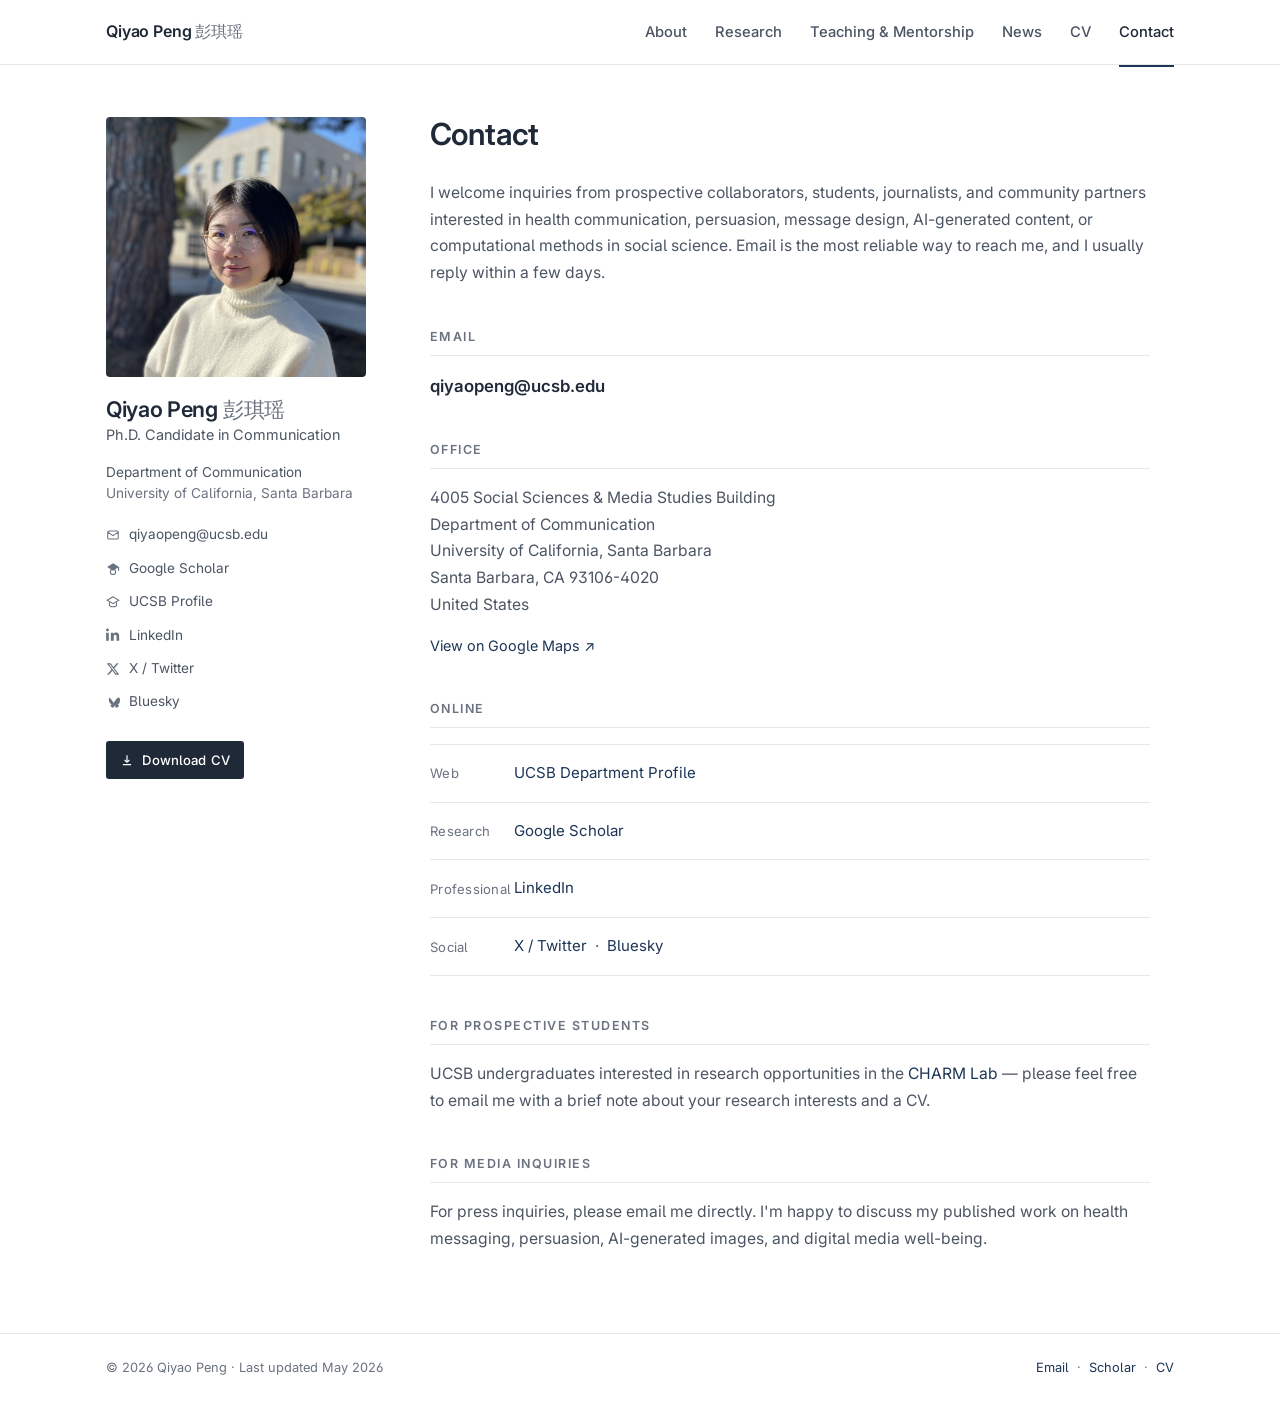
==== contact.html @ 4c377a32 "Add Contact and News pages; rename Teaching to Teaching & Mentorship; add analytics + CV download tr" ====
<!DOCTYPE html>
<html lang="en">
<head>
  <meta charset="UTF-8" />
  <meta name="viewport" content="width=device-width, initial-scale=1.0" />
  <title>Contact · Qiyao Peng</title>
  <meta name="description" content="Contact information for Qiyao Peng, Ph.D. Candidate in Communication at UC Santa Barbara." />
  <link rel="preconnect" href="https://fonts.googleapis.com">
  <link rel="preconnect" href="https://fonts.gstatic.com" crossorigin>
  <link href="https://fonts.googleapis.com/css2?family=Inter:wght@300;400;500;600;700&display=swap" rel="stylesheet">
  <link rel="stylesheet" href="styles.css" />
  <!-- Cloudflare Web Analytics -->
  <script defer src='https://static.cloudflareinsights.com/beacon.min.js' data-cf-beacon='{"token": "REPLACE_WITH_YOUR_TOKEN"}'></script>
</head>
<body>

<header class="site">
  <div class="wrap">
    <a href="index.html" class="brand">Qiyao Peng<span class="ch">彭琪瑶</span></a>
    <nav class="primary">
      <ul>
        <li><a href="index.html">About</a></li>
        <li><a href="research.html">Research</a></li>
        <li><a href="teaching.html">Teaching &amp; Mentorship</a></li>
        <li><a href="news.html">News</a></li>
        <li><a href="cv.html">CV</a></li>
        <li><a href="contact.html" class="active">Contact</a></li>
      </ul>
    </nav>
  </div>
</header>

<div class="wrap">
  <div class="layout">

    <aside class="sidebar">
      <img src="photo.jpg" alt="Qiyao Peng" class="photo" onerror="this.style.display='none'; document.getElementById('photo-fallback').style.display='grid';" />
      <div id="photo-fallback" class="photo placeholder" style="display:none;">Photo</div>
      <div class="bio-name">Qiyao Peng<span class="cn">彭琪瑶</span></div>
      <div class="bio-role">Ph.D. Candidate in Communication</div>
      <div class="bio-affil">
        <span class="org">Department of Communication</span><br />
        University of California, Santa Barbara
      </div>
      <ul class="contact-list">
        <li><a href="mailto:qiyaopeng@ucsb.edu"><svg viewBox="0 0 24 24" fill="none" stroke="currentColor" stroke-width="1.8"><path d="M3 7l9 6 9-6M5 19h14a2 2 0 002-2V7a2 2 0 00-2-2H5a2 2 0 00-2 2v10a2 2 0 002 2z"/></svg>qiyaopeng@ucsb.edu</a></li>
        <li><a href="https://scholar.google.com/citations?user=vk-2gXcAAAAJ&amp;hl=en" target="_blank" rel="noopener"><svg viewBox="0 0 24 24" fill="currentColor"><path d="M12 2L2 8.5 12 15l8.5-5.52V15h2V8.5L12 2z"/><circle cx="12" cy="17" r="4.5" fill="none" stroke="currentColor" stroke-width="1.8"/></svg>Google Scholar</a></li>
        <li><a href="https://www.comm.ucsb.edu/people/qiyao-peng" target="_blank" rel="noopener"><svg viewBox="0 0 24 24" fill="none" stroke="currentColor" stroke-width="1.8"><path d="M12 3L2 9l10 6 10-6-10-6z"/><path d="M6 12.5V17c0 1.5 2.7 3 6 3s6-1.5 6-3v-4.5"/></svg>UCSB Profile</a></li>
        <li><a href="https://www.linkedin.com/in/qiyao-peng-64777a13b/" target="_blank" rel="noopener"><svg viewBox="0 0 24 24" fill="currentColor"><path d="M4.98 3.5C4.98 4.88 3.86 6 2.5 6S0 4.88 0 3.5 1.12 1 2.5 1 4.98 2.12 4.98 3.5zM.22 8h4.56v14H.22V8zM8.34 8h4.37v1.91h.06c.61-1.16 2.1-2.39 4.33-2.39 4.63 0 5.48 3.05 5.48 7.01V22h-4.56v-6.62c0-1.58-.03-3.62-2.2-3.62-2.2 0-2.54 1.72-2.54 3.5V22H8.34V8z"/></svg>LinkedIn</a></li>
        <li><a href="https://x.com/kiyaoqp" target="_blank" rel="noopener"><svg viewBox="0 0 24 24" fill="currentColor"><path d="M18.244 2.25h3.308l-7.227 8.26 8.502 11.24H16.17l-5.214-6.817L4.99 21.75H1.68l7.73-8.835L1.254 2.25H8.08l4.713 6.231zm-1.161 17.52h1.833L7.084 4.126H5.117z"/></svg>X / Twitter</a></li>
        <li><a href="https://bsky.app/profile/qiyaopeng.bsky.social" target="_blank" rel="noopener"><svg viewBox="0 0 24 24" fill="currentColor"><path d="M6.335 5.144c2.726 2.046 5.658 6.194 6.73 8.42 1.072-2.226 4.004-6.374 6.73-8.42C21.762 3.6 24 4.918 24 7.694c0 .555-.317 4.652-.503 5.317-.647 2.314-3.007 2.903-5.107 2.546 3.671.625 4.605 2.696 2.589 4.767-3.83 3.934-5.503-.987-5.932-2.249-.079-.232-.115-.34-.115-.249 0-.092-.037.017-.115.249-.43 1.262-2.102 6.183-5.933 2.249-2.015-2.071-1.082-4.142 2.59-4.767-2.1.357-4.46-.232-5.108-2.546C5.183 12.346 4.866 8.249 4.866 7.694c0-2.776 2.238-4.094 1.469-2.55z"/></svg>Bluesky</a></li>
      </ul>
      <a href="cv-download.html" target="_blank" rel="noopener" class="cv-link">
        <svg viewBox="0 0 24 24" fill="none" stroke="currentColor" stroke-width="2" width="14" height="14"><path d="M12 4v12m0 0l-4-4m4 4l4-4M5 20h14"/></svg>
        Download CV
      </a>
    </aside>

    <main class="content">
      <h1 class="page-title">Contact</h1>

      <p>
        I welcome inquiries from prospective collaborators, students, journalists, and
        community partners interested in health communication, persuasion, message
        design, AI-generated content, or computational methods in social science.
        Email is the most reliable way to reach me, and I usually reply within a few days.
      </p>

      <h2 class="section-title">Email</h2>
      <p style="font-size: 1.05rem;">
        <a href="mailto:qiyaopeng@ucsb.edu"><strong>qiyaopeng@ucsb.edu</strong></a>
      </p>

      <h2 class="section-title">Office</h2>
      <p>
        4005 Social Sciences &amp; Media Studies Building<br />
        Department of Communication<br />
        University of California, Santa Barbara<br />
        Santa Barbara, CA 93106-4020<br />
        United States
      </p>
      <p style="font-size: .9rem;">
        <a href="https://www.google.com/maps/search/?api=1&amp;query=Social+Sciences+Media+Studies+Building+UCSB" target="_blank" rel="noopener">View on Google Maps ↗</a>
      </p>

      <h2 class="section-title">Online</h2>
      <ul class="list" style="margin-bottom: 0;">
        <li>
          <div class="when">Web</div>
          <div class="what">
            <a href="https://www.comm.ucsb.edu/people/qiyao-peng" target="_blank" rel="noopener">UCSB Department Profile</a>
          </div>
        </li>
        <li>
          <div class="when">Research</div>
          <div class="what">
            <a href="https://scholar.google.com/citations?user=vk-2gXcAAAAJ&amp;hl=en" target="_blank" rel="noopener">Google Scholar</a>
          </div>
        </li>
        <li>
          <div class="when">Professional</div>
          <div class="what">
            <a href="https://www.linkedin.com/in/qiyao-peng-64777a13b/" target="_blank" rel="noopener">LinkedIn</a>
          </div>
        </li>
        <li>
          <div class="when">Social</div>
          <div class="what">
            <a href="https://x.com/kiyaoqp" target="_blank" rel="noopener">X / Twitter</a> &nbsp;·&nbsp;
            <a href="https://bsky.app/profile/qiyaopeng.bsky.social" target="_blank" rel="noopener">Bluesky</a>
          </div>
        </li>
      </ul>

      <h2 class="section-title">For prospective students</h2>
      <p>
        UCSB undergraduates interested in research opportunities in the
        <a href="https://www.jiayingliu.org/charm-lab" target="_blank" rel="noopener">CHARM Lab</a>
        — please feel free to email me with a brief note about your research interests
        and a CV.
      </p>

      <h2 class="section-title">For media inquiries</h2>
      <p>
        For press inquiries, please email me directly. I'm happy to discuss my published
        work on health messaging, persuasion, AI-generated images, and digital media well-being.
      </p>
    </main>
  </div>
</div>

<footer class="site">
  <div class="wrap">
    <div>© 2026 Qiyao Peng &middot; Last updated May 2026</div>
    <div>
      <a href="mailto:qiyaopeng@ucsb.edu">Email</a> &nbsp;·&nbsp;
      <a href="https://scholar.google.com/citations?user=vk-2gXcAAAAJ&amp;hl=en" target="_blank" rel="noopener">Scholar</a> &nbsp;·&nbsp;
      <a href="cv-download.html" target="_blank" rel="noopener">CV</a>
    </div>
  </div>
</footer>

</body>
</html>
---- styles.css ----
/* ============================================================
   Qiyao Peng — Academic site
   Single stylesheet shared across all pages.
   Design notes: Inter sans-serif throughout; neutral grayscale
   with a single deep-navy accent; left sidebar holds bio &
   contact; right column holds page content. No decorative
   gradients, no card shadows, no animation.
   ============================================================ */

/* ---------- Reset ---------- */
*, *::before, *::after { box-sizing: border-box; margin: 0; padding: 0; }
html { -webkit-text-size-adjust: 100%; }

/* ---------- Tokens ---------- */
:root {
  --bg: #ffffff;
  --ink: #1f2937;          /* primary text */
  --ink-2: #4b5563;        /* secondary text */
  --ink-3: #6b7280;        /* tertiary / meta */
  --ink-4: #9ca3af;        /* placeholder */
  --rule: #e5e7eb;
  --rule-2: #f3f4f6;
  --accent: #1d3557;       /* deep navy */
  --accent-hover: #2c5481;
  --max: 1140px;
  --gutter: clamp(1.25rem, 3vw, 2.25rem);
  --sidebar-w: 260px;
  --content-pad-top: 3.25rem;
  --font: "Inter", ui-sans-serif, system-ui, -apple-system, BlinkMacSystemFont, "Segoe UI", Roboto, "Helvetica Neue", Arial, sans-serif;
  --mono: ui-monospace, "SF Mono", Menlo, Consolas, monospace;
}

/* ---------- Base ---------- */
html { font-size: 16px; }
body {
  font-family: var(--font);
  color: var(--ink);
  background: var(--bg);
  font-weight: 400;
  line-height: 1.6;
  font-feature-settings: "ss01", "cv05";
  -webkit-font-smoothing: antialiased;
  -moz-osx-font-smoothing: grayscale;
  text-rendering: optimizeLegibility;
}

a {
  color: var(--accent);
  text-decoration: none;
  border-bottom: 1px solid transparent;
  transition: border-color .15s ease, color .15s ease;
}
a:hover { color: var(--accent-hover); border-bottom-color: currentColor; }

::selection { background: var(--accent); color: #fff; }

p { margin: 0 0 .85em; }
strong { font-weight: 600; color: var(--ink); }
em { font-style: italic; }

/* ---------- Layout ---------- */
.wrap {
  max-width: var(--max);
  margin: 0 auto;
  padding: 0 var(--gutter);
}

.layout {
  display: grid;
  grid-template-columns: var(--sidebar-w) 1fr;
  gap: clamp(2rem, 5vw, 4.5rem);
  padding-top: var(--content-pad-top);
  padding-bottom: 5rem;
  align-items: start;
}

/* ---------- Header / Top Nav ---------- */
header.site {
  border-bottom: 1px solid var(--rule);
  background: var(--bg);
  position: sticky;
  top: 0;
  z-index: 50;
}
header.site .wrap {
  display: flex;
  align-items: center;
  justify-content: space-between;
  height: 64px;
  gap: 1.5rem;
}
.brand {
  font-weight: 600;
  font-size: 1rem;
  color: var(--ink);
  letter-spacing: -0.01em;
  border-bottom: 0;
}
.brand:hover { color: var(--accent); border-bottom: 0; }
.brand .ch { color: var(--ink-3); font-weight: 400; margin-left: .25em; }

nav.primary ul { list-style: none; display: flex; gap: clamp(1rem, 2.5vw, 1.75rem); }
nav.primary a {
  color: var(--ink-2);
  font-size: .92rem;
  font-weight: 500;
  padding: .25rem 0;
  border-bottom: 0;
  position: relative;
}
nav.primary a:hover { color: var(--accent); border-bottom: 0; }
nav.primary a.active { color: var(--ink); }
nav.primary a.active::after {
  content: "";
  position: absolute;
  left: 0; right: 0; bottom: -22px;
  height: 2px;
  background: var(--accent);
}

/* ---------- Sidebar ---------- */
aside.sidebar {
  position: sticky;
  top: calc(64px + 3.25rem);
  align-self: start;
}
.photo {
  width: 100%;
  max-width: var(--sidebar-w);
  aspect-ratio: 1 / 1;
  object-fit: cover;
  border-radius: 4px;
  display: block;
  background: var(--rule-2);
  margin-bottom: 1.25rem;
}
.photo.placeholder {
  display: grid;
  place-items: center;
  color: var(--ink-4);
  font-size: .85rem;
  letter-spacing: .04em;
  text-transform: uppercase;
}

.bio-name {
  font-size: 1.35rem;
  font-weight: 600;
  letter-spacing: -0.015em;
  color: var(--ink);
  margin-bottom: .15rem;
  line-height: 1.2;
}
.bio-name .cn { color: var(--ink-3); font-weight: 400; margin-left: .25em; font-size: .95em; }
.bio-role {
  font-size: .9rem;
  color: var(--ink-2);
  margin-bottom: 1rem;
  line-height: 1.45;
}
.bio-affil {
  font-size: .85rem;
  color: var(--ink-3);
  line-height: 1.55;
  margin-bottom: 1.25rem;
}
.bio-affil .org { color: var(--ink-2); }

.contact-list { list-style: none; font-size: .85rem; }
.contact-list li { margin-bottom: .55rem; }
.contact-list a {
  color: var(--ink-2);
  border-bottom: 0;
  display: inline-flex;
  align-items: center;
  gap: .55rem;
}
.contact-list a:hover { color: var(--accent); border-bottom: 0; }
.contact-list svg { width: 14px; height: 14px; flex: none; color: var(--ink-3); }
.contact-list a:hover svg { color: var(--accent); }

.cv-link {
  display: inline-flex;
  align-items: center;
  gap: .5rem;
  margin-top: 1rem;
  padding: .55rem .9rem;
  background: var(--ink);
  color: #fff !important;
  font-size: .82rem;
  font-weight: 500;
  letter-spacing: .01em;
  border-radius: 3px;
  border-bottom: 0 !important;
}
.cv-link:hover { background: var(--accent); border-bottom: 0 !important; }

/* ---------- Main content typography ---------- */
main.content { min-width: 0; max-width: 720px; }

.page-title {
  font-size: 1.9rem;
  font-weight: 600;
  letter-spacing: -0.02em;
  color: var(--ink);
  margin-bottom: 1.75rem;
  line-height: 1.15;
}

h2.section-title {
  font-size: .78rem;
  font-weight: 600;
  letter-spacing: .12em;
  text-transform: uppercase;
  color: var(--ink-3);
  margin: 2.5rem 0 1rem;
  padding-bottom: .5rem;
  border-bottom: 1px solid var(--rule);
}
.page-title + h2.section-title { margin-top: 0; }

h3.subsec {
  font-size: 1rem;
  font-weight: 600;
  color: var(--ink);
  margin: 1.5rem 0 .5rem;
}

main.content p {
  color: var(--ink-2);
  font-size: .98rem;
  line-height: 1.7;
  margin-bottom: 1rem;
}
main.content p:last-child { margin-bottom: 0; }

main.content ul { list-style: none; }

/* ---------- Publications / list rows ---------- */
.list { list-style: none; }
.list > li {
  display: grid;
  grid-template-columns: 64px 1fr;
  gap: 1.25rem;
  padding: 1rem 0;
  border-top: 1px solid var(--rule);
  font-size: .94rem;
  line-height: 1.65;
  color: var(--ink-2);
}
.list > li:last-child { border-bottom: 1px solid var(--rule); }
.list > li .when {
  color: var(--ink-3);
  font-size: .82rem;
  font-variant-numeric: tabular-nums;
  letter-spacing: .02em;
  padding-top: .15rem;
}
.list > li .when .yr {
  display: block;
  color: var(--ink);
  font-weight: 600;
  font-size: .95rem;
  margin-bottom: .15rem;
}
.list > li .what .me { color: var(--ink); font-weight: 600; }
.list > li .what .title { color: var(--ink); }
.list > li .what .venue { color: var(--ink); font-style: italic; }
.list > li .what .meta {
  display: block;
  color: var(--ink-3);
  font-size: .82rem;
  margin-top: .25rem;
  font-style: italic;
}
.list > li .what .links { margin-top: .35rem; font-size: .82rem; }
.list > li .what .links a {
  margin-right: .9rem;
  color: var(--ink-3);
  border-bottom: 1px dotted var(--ink-4);
}
.list > li .what .links a:hover { color: var(--accent); border-bottom-color: var(--accent); }
.list > li .what .badge {
  display: inline-block;
  margin-left: .35rem;
  padding: 0 .5rem;
  font-size: .7rem;
  font-weight: 600;
  letter-spacing: .04em;
  text-transform: uppercase;
  color: var(--accent);
  background: rgba(29, 53, 87, .08);
  border-radius: 2px;
  vertical-align: 1px;
}

@media (max-width: 600px) {
  .list > li { grid-template-columns: 1fr; gap: .35rem; }
  .list > li .when .yr { display: inline; margin-right: .5rem; }
}

/* ---------- Inline meta row (research interests) ---------- */
.interests {
  display: flex;
  flex-wrap: wrap;
  gap: .45rem;
  margin: .75rem 0 1.5rem;
}
.interests span {
  font-size: .78rem;
  font-weight: 500;
  padding: .2rem .65rem;
  background: var(--rule-2);
  color: var(--ink-2);
  border-radius: 2px;
  letter-spacing: .01em;
}

/* ---------- Tag pills (skills) ---------- */
.tagrow { display: flex; flex-wrap: wrap; gap: .4rem; margin: .35rem 0 1rem; }
.tag {
  font-size: .82rem;
  color: var(--ink-2);
  padding: .2rem .6rem;
  border: 1px solid var(--rule);
  border-radius: 2px;
}
.tag strong { color: var(--ink); }

/* ---------- Footer ---------- */
footer.site {
  border-top: 1px solid var(--rule);
  padding: 1.5rem 0 2.5rem;
  font-size: .8rem;
  color: var(--ink-3);
}
footer.site .wrap {
  display: flex;
  justify-content: space-between;
  align-items: center;
  flex-wrap: wrap;
  gap: 1rem;
}

/* ---------- Responsive ---------- */
@media (max-width: 860px) {
  .layout {
    grid-template-columns: 1fr;
    gap: 2.5rem;
    padding-top: 2.25rem;
  }
  aside.sidebar { position: static; }
  .photo { max-width: 160px; }
  nav.primary a.active::after { bottom: -22px; }
  main.content { max-width: 100%; }
}

@media (max-width: 520px) {
  header.site .wrap { height: auto; padding-top: .9rem; padding-bottom: .9rem; flex-direction: column; align-items: flex-start; gap: .5rem; }
  nav.primary a.active::after { display: none; }
  .page-title { font-size: 1.6rem; }
}

/* Print-friendly */
@media print {
  header.site, footer.site, .cv-link { display: none; }
  body { color: #000; }
  a { color: #000; text-decoration: underline; }
}
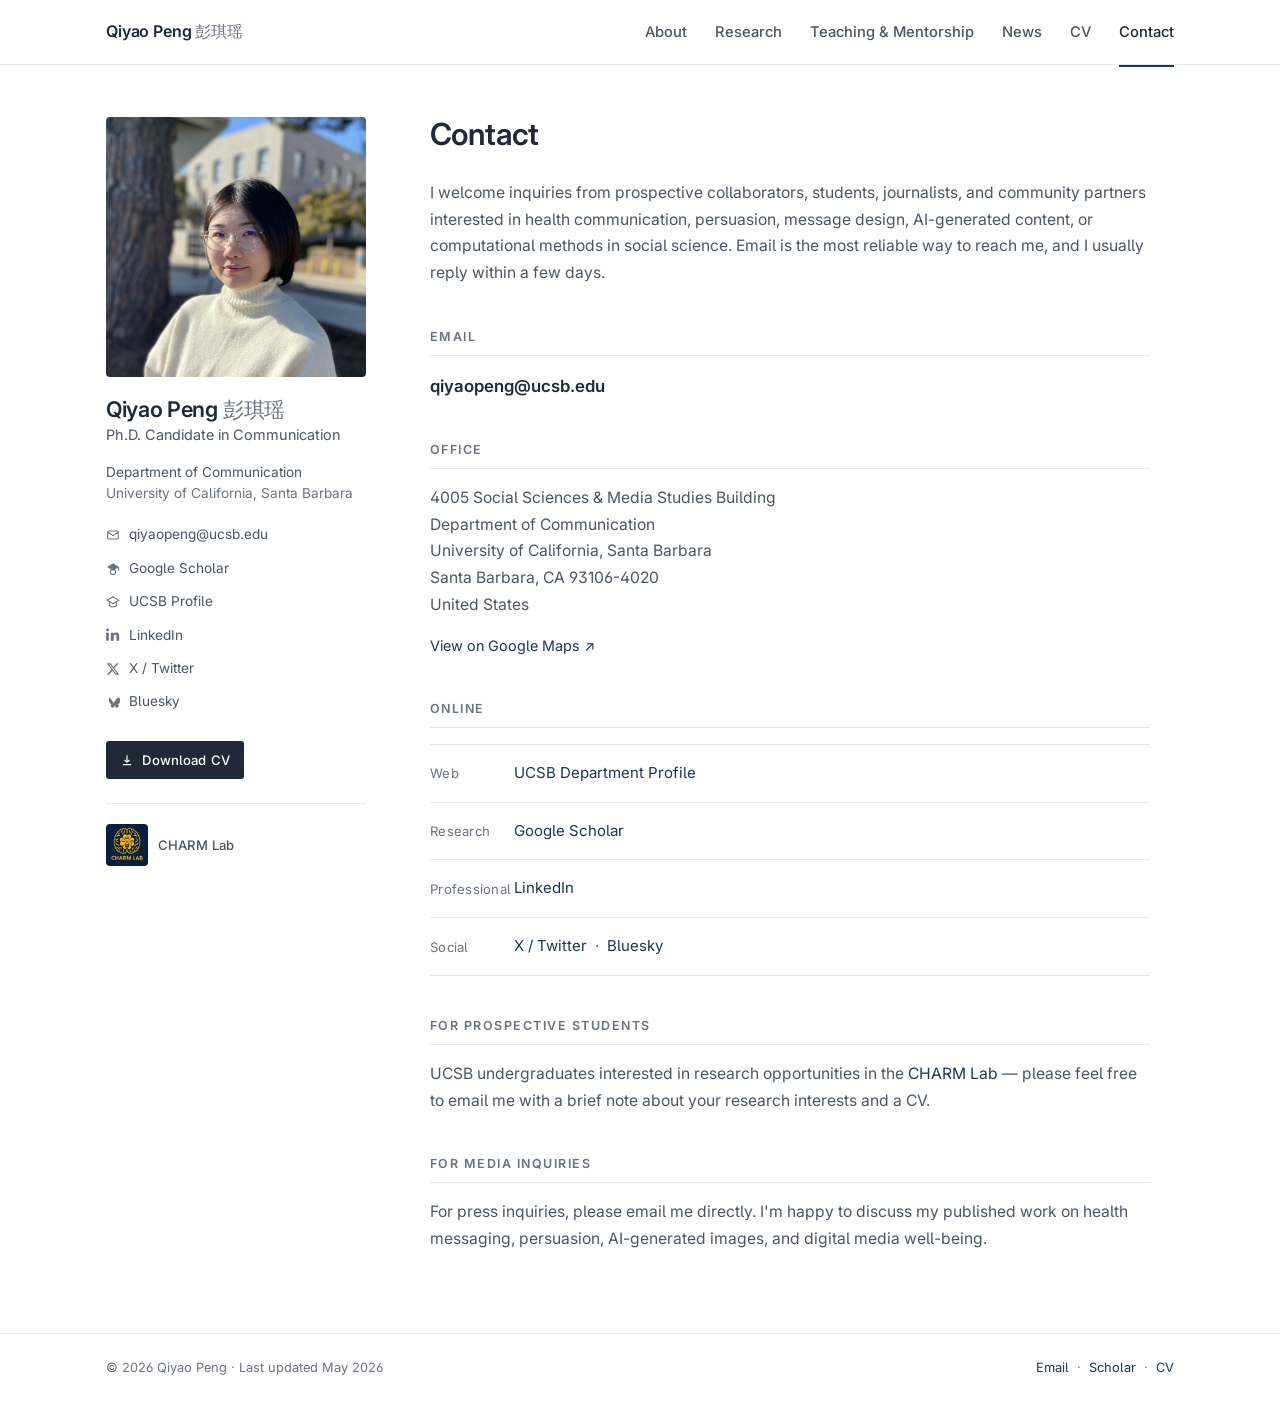
==== commit 3fe698be: "Add files via upload" ====
--- a/contact.html
+++ b/contact.html
@@ -10,7 +10,39 @@
   <link href="https://fonts.googleapis.com/css2?family=Inter:wght@300;400;500;600;700&display=swap" rel="stylesheet">
   <link rel="stylesheet" href="styles.css" />
   <!-- Cloudflare Web Analytics -->
-  <script defer src='https://static.cloudflareinsights.com/beacon.min.js' data-cf-beacon='{"token": "REPLACE_WITH_YOUR_TOKEN"}'></script>
+  <script defer src='https://static.cloudflareinsights.com/beacon.min.js' data-cf-beacon='{"token": "e9f2a2973fae4cfd93b945f8d65e329d"}'></script>
+  <link rel="canonical" href="https://qiyaopeng.com/contact.html" />
+  <script type="application/ld+json">
+{
+  "@context": "https://schema.org",
+  "@type": "Person",
+  "name": "Qiyao Peng",
+  "alternateName": "彭琪瑶",
+  "url": "https://qiyaopeng.com/",
+  "image": "https://qiyaopeng.com/photo.jpg",
+  "jobTitle": "Ph.D. Candidate in Communication",
+  "description": "Ph.D. Candidate in Communication at UC Santa Barbara, advised by Dr. Jiaying Liu. Research on persuasion, health communication, and computational social science.",
+  "affiliation": {
+    "@type": "CollegeOrUniversity",
+    "name": "University of California, Santa Barbara",
+    "department": "Department of Communication",
+    "url": "https://www.comm.ucsb.edu/"
+  },
+  "alumniOf": [
+    {"@type": "CollegeOrUniversity", "name": "University of Southern California"},
+    {"@type": "CollegeOrUniversity", "name": "The University of Nottingham Ningbo China"}
+  ],
+  "email": "mailto:qiyaopeng@ucsb.edu",
+  "sameAs": [
+    "https://scholar.google.com/citations?user=vk-2gXcAAAAJ&hl=en",
+    "https://www.comm.ucsb.edu/people/qiyao-peng",
+    "https://www.linkedin.com/in/qiyao-peng-64777a13b/",
+    "https://x.com/kiyaoqp",
+    "https://bsky.app/profile/qiyaopeng.bsky.social"
+  ],
+  "knowsAbout": ["Health Communication", "Persuasion", "Computational Social Science", "Message Design", "Multimodal Communication", "AI-Generated Content", "fMRI", "Eye-tracking", "Natural Language Processing"]
+}
+</script>
 </head>
 <body>
 
@@ -53,6 +85,11 @@
       <a href="cv-download.html" target="_blank" rel="noopener" class="cv-link">
         <svg viewBox="0 0 24 24" fill="none" stroke="currentColor" stroke-width="2" width="14" height="14"><path d="M12 4v12m0 0l-4-4m4 4l4-4M5 20h14"/></svg>
         Download CV
+      </a>
+
+      <a href="https://charmlab.comm.ucsb.edu/" target="_blank" rel="noopener" class="lab-badge">
+        <img src="charm-lab-logo.png" alt="CHARM Lab" onerror="this.style.display='none'" />
+        <span>CHARM Lab</span>
       </a>
     </aside>
 
@@ -115,7 +152,7 @@
       <h2 class="section-title">For prospective students</h2>
       <p>
         UCSB undergraduates interested in research opportunities in the
-        <a href="https://www.jiayingliu.org/charm-lab" target="_blank" rel="noopener">CHARM Lab</a>
+        <a href="https://charmlab.comm.ucsb.edu/" target="_blank" rel="noopener">CHARM Lab</a>
         — please feel free to email me with a brief note about your research interests
         and a CV.
       </p>
--- a/styles.css
+++ b/styles.css
@@ -362,6 +362,83 @@
 }
 
 /* Print-friendly */
+/* ---------- Lab affiliation badge (sidebar) ---------- */
+.lab-badge {
+  display: flex;
+  align-items: center;
+  gap: .65rem;
+  margin-top: 1.5rem;
+  padding-top: 1.25rem;
+  border-top: 1px solid var(--rule);
+  border-bottom: 0 !important;
+  color: var(--ink-2);
+  font-size: .82rem;
+  font-weight: 500;
+  line-height: 1.3;
+}
+.lab-badge img {
+  width: 42px;
+  height: 42px;
+  border-radius: 4px;
+  display: block;
+  flex: none;
+}
+.lab-badge:hover { color: var(--accent); border-bottom: 0 !important; }
+
+/* ---------- News photos ---------- */
+.news-photo {
+  display: block;
+  margin-top: .65rem;
+  max-width: min(420px, 100%);
+  width: 100%;
+  height: auto;
+  border-radius: 4px;
+  border: 1px solid var(--rule);
+}
+.news-photos {
+  display: grid !important;
+  grid-template-columns: 1fr 1fr !important;
+  gap: .5rem;
+  margin-top: .65rem;
+  max-width: 440px;
+  width: 100%;
+}
+.news-photos img {
+  width: 100% !important;
+  max-width: 100%;
+  height: auto;
+  aspect-ratio: 4 / 3;
+  object-fit: cover;
+  border-radius: 4px;
+  border: 1px solid var(--rule);
+  display: block;
+  margin: 0;
+}
+@media (max-width: 520px) {
+  .news-photos { grid-template-columns: 1fr !important; max-width: 280px; }
+  .news-photos img { aspect-ratio: auto; }
+}
+
+/* ---------- Highlight badge for awards / honors ---------- */
+.list > li .what .award,
+.list > li .what .funding {
+  display: inline-block;
+  font-size: .7rem;
+  font-weight: 600;
+  letter-spacing: .04em;
+  text-transform: uppercase;
+  color: var(--accent);
+  border: 1px solid var(--accent);
+  padding: .1rem .45rem;
+  border-radius: 3px;
+  margin-right: .4rem;
+  vertical-align: 1px;
+}
+.list > li .what .funding {
+  color: #047857;
+  border-color: #047857;
+}
+
 @media print {
   header.site, footer.site, .cv-link { display: none; }
   body { color: #000; }
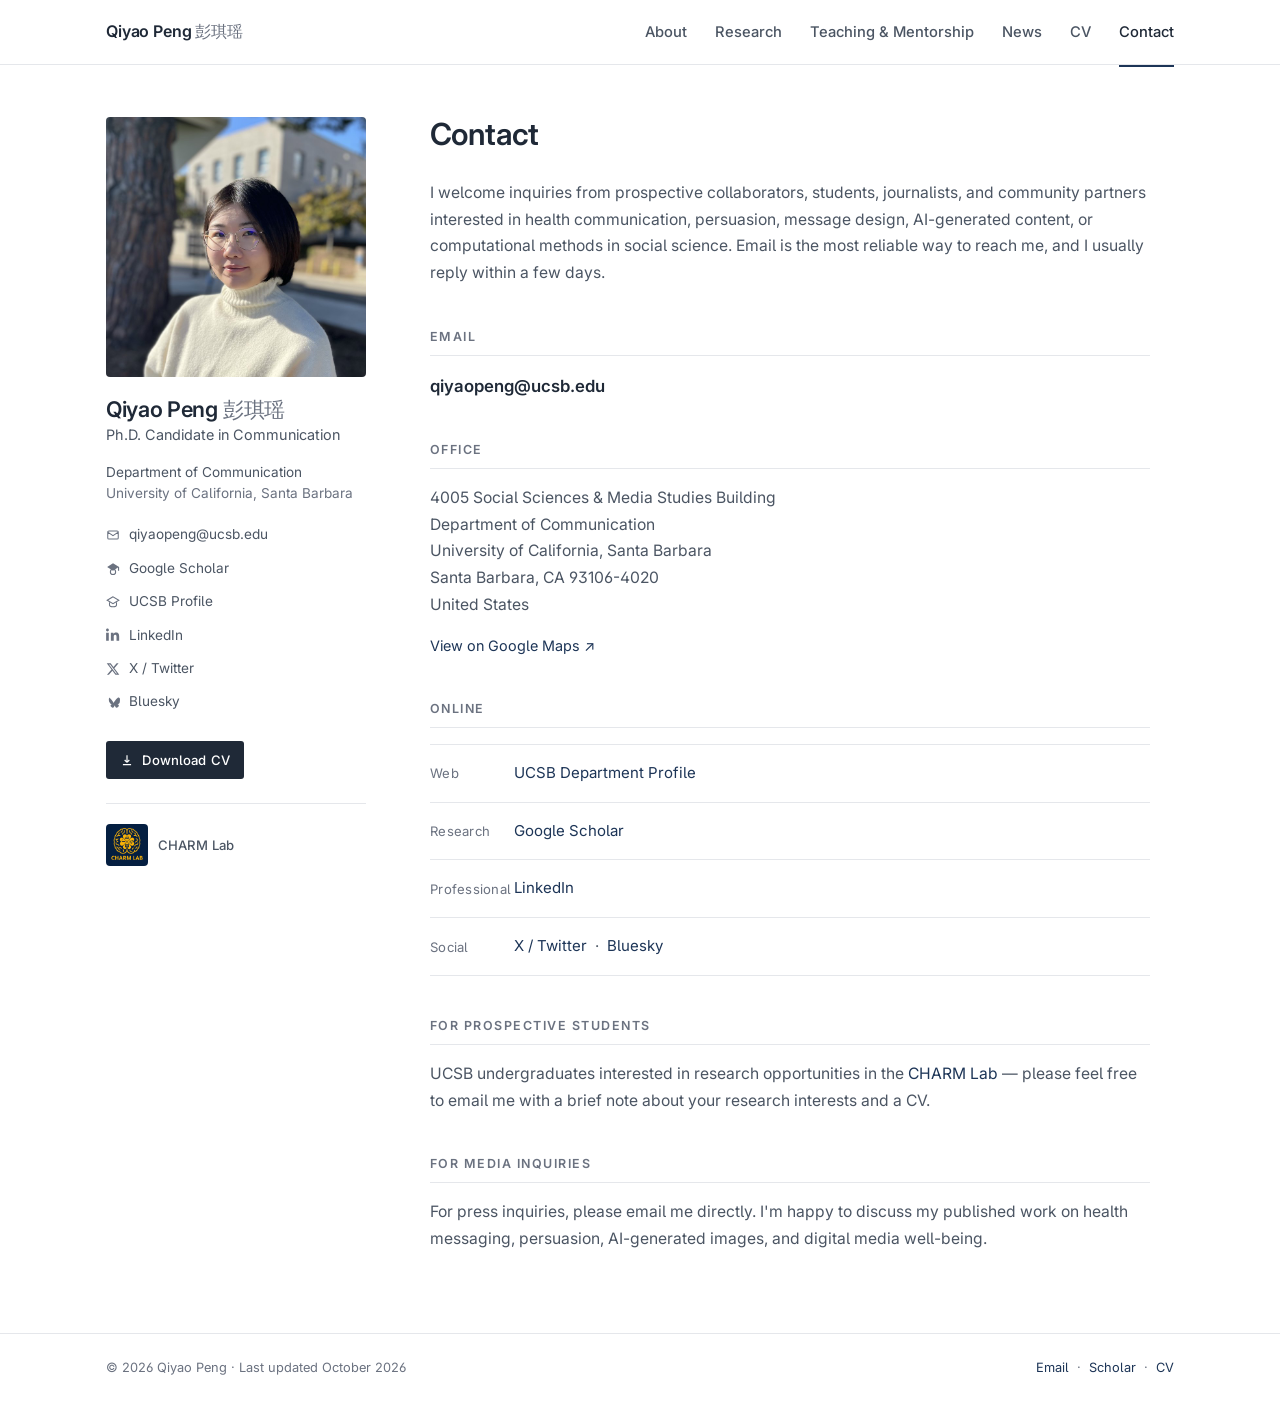
==== commit eb545472: "Add files via upload" ====
--- a/contact.html
+++ b/contact.html
@@ -168,7 +168,7 @@
 
 <footer class="site">
   <div class="wrap">
-    <div>© 2026 Qiyao Peng &middot; Last updated May 2026</div>
+    <div>© 2026 Qiyao Peng &middot; Last updated October 2026</div>
     <div>
       <a href="mailto:qiyaopeng@ucsb.edu">Email</a> &nbsp;·&nbsp;
       <a href="https://scholar.google.com/citations?user=vk-2gXcAAAAJ&amp;hl=en" target="_blank" rel="noopener">Scholar</a> &nbsp;·&nbsp;
